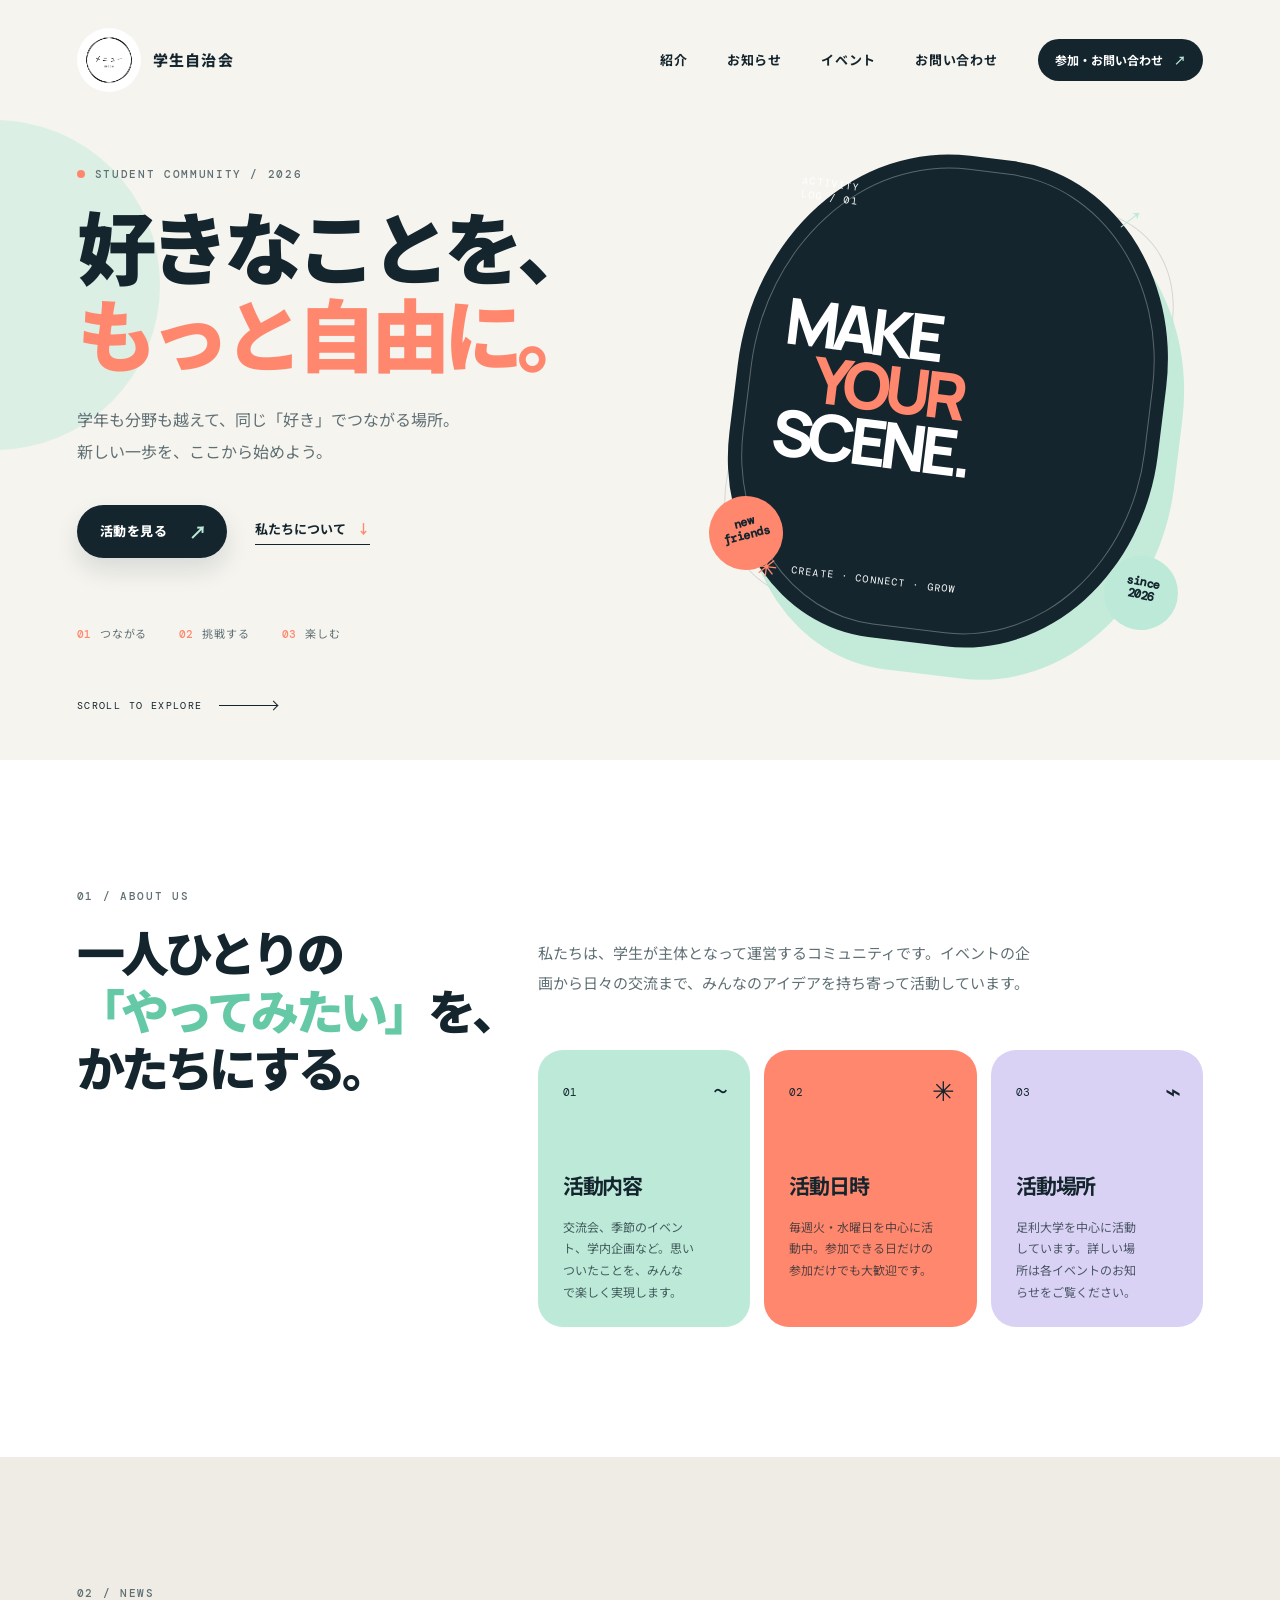
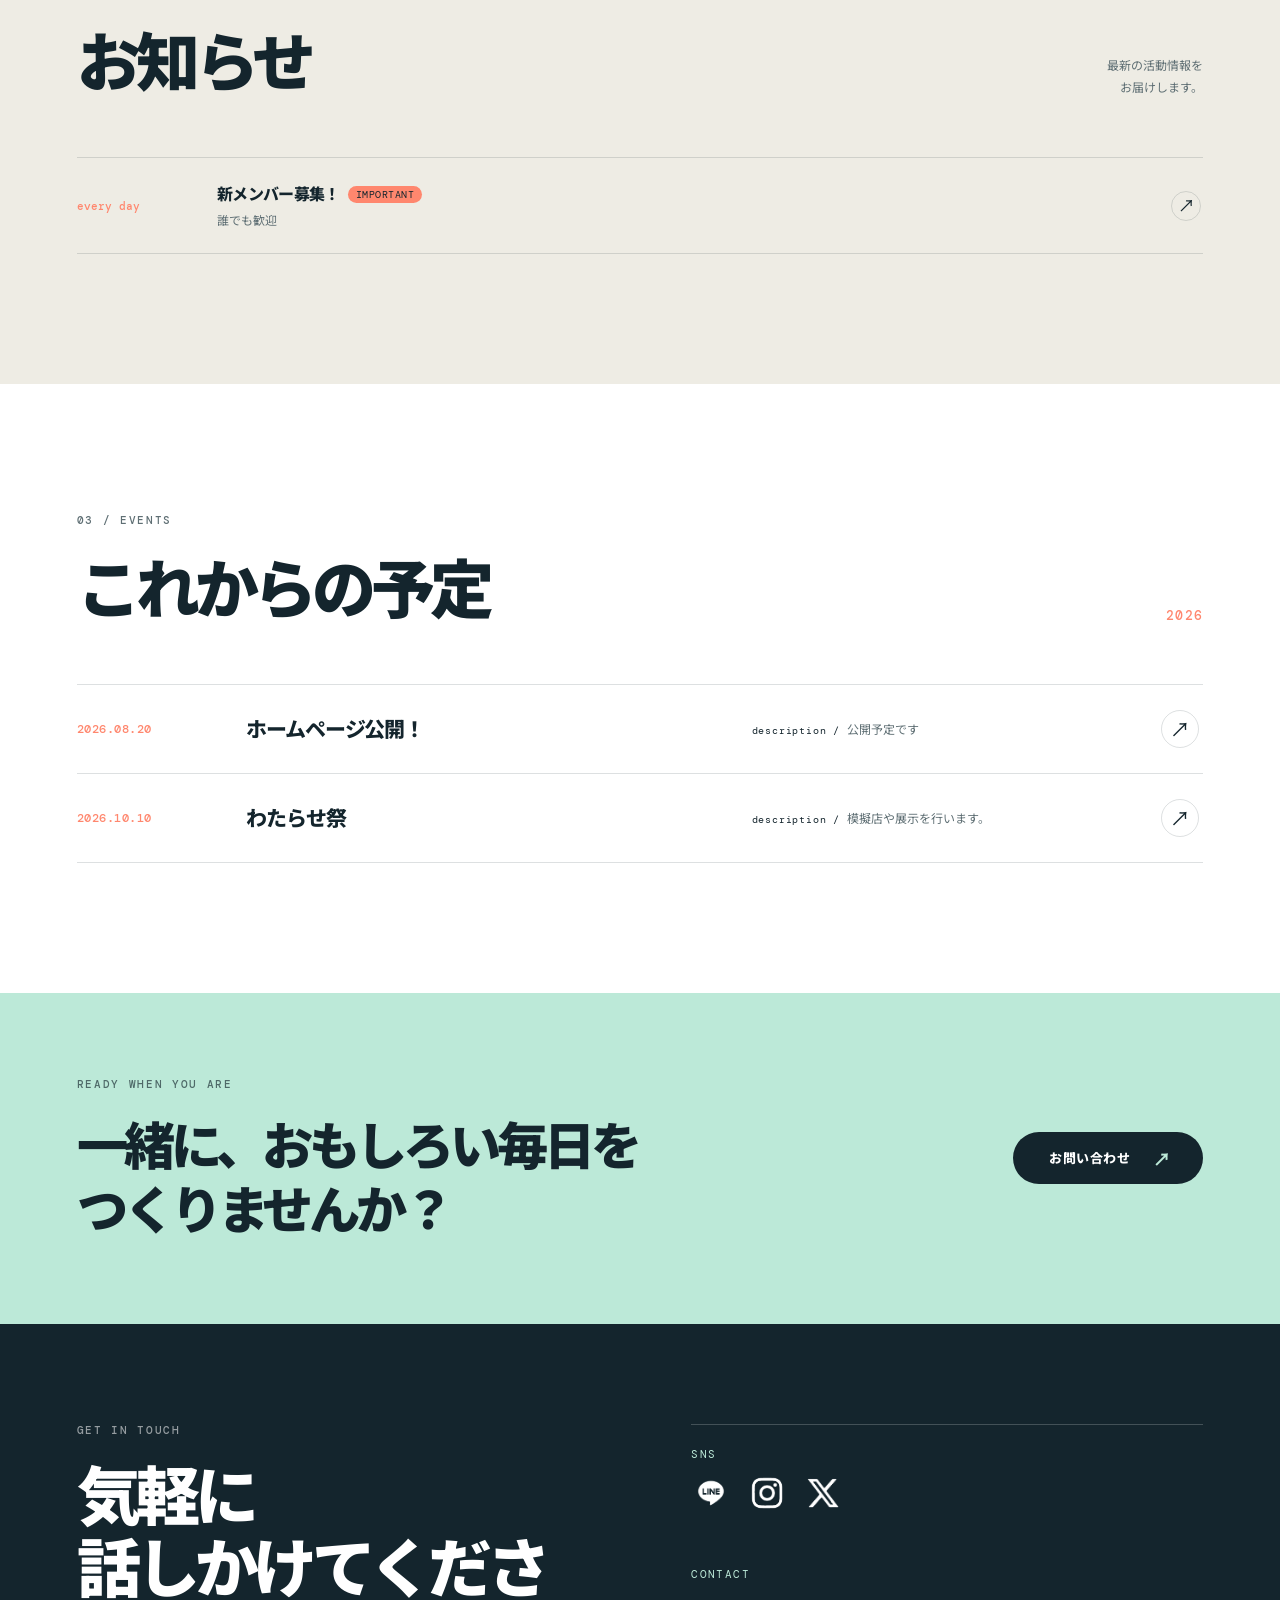
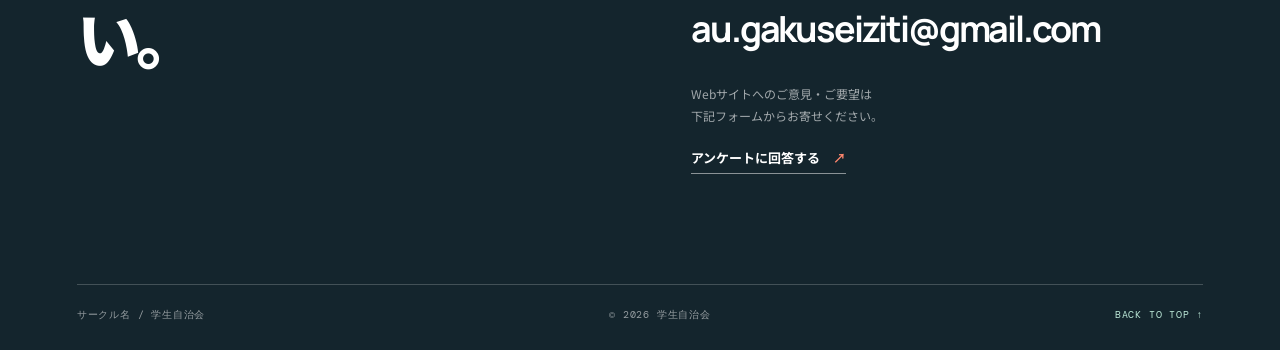
==== index.html @ 911e844e "変更内容" ====
<!DOCTYPE html>
<html lang="ja">

<head>
    <meta charset="UTF-8">
    <meta name="viewport" content="width=device-width, initial-scale=1.0">
    <meta name="description" content="学生自治会の活動紹介・お知らせ・イベント情報を掲載しています。">
    <title>学生自治会</title>
    <link rel="stylesheet" href="css/main.css">
    <link rel="stylesheet" href="css/news.css">
    <link rel="stylesheet" href="css/events.css">
</head>

<body>
    <div class="page-shell">
        <header class="site-header" id="top">
            <a class="brand" href="#home" aria-label="トップへ戻る">
                <img class="brand-logo" src="images\menu.png" alt="">
                <span class="brand-copy">
                    <span class="brand-name" data-site-name>学生自治会</span>
                </span>
            </a>

            <nav id="menu" class="site-nav" aria-label="メインメニュー">
                <button class="close-btn" type="button" aria-label="メニューを閉じる">×</button>
                <ul>
                    <li><a href="#about">紹介</a></li>
                    <li><a href="#news">お知らせ</a></li>
                    <li><a href="#events">イベント</a></li>
                    <li><a href="#contact">お問い合わせ</a></li>
                </ul>
                <a class="nav-contact" data-contact-link href="mailto:au.@gmail.com">参加・お問い合わせ <span aria-hidden="true">↗</span></a>
            </nav>

            <button id="floating-menu-btn" type="button" aria-controls="menu" aria-expanded="false" aria-label="メニューを開く">
                <span></span><span></span><span></span>
            </button>
        </header>

        <div class="menu-backdrop" aria-hidden="true"></div>

        <main>
            <section id="home" class="hero section-pad">
                <div class="hero-copy">
                    <p class="eyebrow"><span class="eyebrow-dot"></span> STUDENT COMMUNITY / 2026</p>
                    <h1 class="home_h1" data-hero-title>好きなことを、<br><em>もっと自由に。</em></h1>
                    <p class="hero-lead" data-hero-description>学年も分野も越えて、同じ「好き」でつながる場所。<br>新しい一歩を、ここから始めよう。</p>
                    <div class="hero-actions">
                        <a class="button button-primary" href="#events">活動を見る <span aria-hidden="true">↗</span></a>
                        <a class="text-link" href="#about">私たちについて <span aria-hidden="true">↓</span></a>
                    </div>
                    <div class="hero-meta" aria-label="活動情報">
                        <div><strong>01</strong><span>つながる</span></div>
                        <div><strong>02</strong><span>挑戦する</span></div>
                        <div><strong>03</strong><span>楽しむ</span></div>
                    </div>
                </div>

                <div class="hero-visual" aria-label="活動イメージ">
                    <div class="visual-orbit orbit-one"></div>
                    <div class="visual-orbit orbit-two"></div>
                    <div class="visual-card visual-card-main">
                        <div class="visual-card-top"><span>ACTIVITY<br>LOG / 01</span><span class="visual-arrow">↗</span></div>
                        <div class="visual-message">MAKE<br><span>YOUR</span><br>SCENE.</div>
                        <div class="visual-card-bottom"><span class="visual-scribble">✳</span><span>CREATE · CONNECT · GROW</span></div>
                    </div>
                    <div class="visual-note note-one">new<br>friends</div>
                    <div class="visual-note note-two">since<br>2026</div>
                    <div class="visual-image-wrap">
                        <img id="hero-image" data-hero-image alt="" loading="eager">
                    </div>
                </div>
                <a class="scroll-cue" href="#about"><span>SCROLL TO EXPLORE</span><i aria-hidden="true"></i></a>
            </section>

            <section id="about" class="section-pad about-section">
                <div class="section-heading">
                    <p class="eyebrow">01 / ABOUT US</p>
                    <h2>一人ひとりの<br><span class="highlight"><em>「やってみたい」</em>を、</span><br>かたちにする。</h2>
                </div>
                <div class="about-content">
                    <p class="section-intro">私たちは、学生が主体となって運営するコミュニティです。イベントの企画から日々の交流まで、みんなのアイデアを持ち寄って活動しています。</p>
                    <div class="feature-grid">
                        <article class="feature-card feature-card-mint">
                            <span class="feature-number">01</span>
                            <span class="feature-icon" aria-hidden="true">~</span>
                            <h3>活動内容</h3>
                            <p>交流会、季節のイベント、学内企画など。思いついたことを、みんなで楽しく実現します。</p>
                        </article>
                        <article class="feature-card feature-card-coral">
                            <span class="feature-number">02</span>
                            <span class="feature-icon" aria-hidden="true">✳</span>
                            <h3>活動日時</h3>
                            <p>毎週火・水曜日を中心に活動中。参加できる日だけの参加だけでも大歓迎です。</p>
                        </article>
                        <article class="feature-card feature-card-lilac">
                            <span class="feature-number">03</span>
                            <span class="feature-icon" aria-hidden="true">⌁</span>
                            <h3>活動場所</h3>
                            <p>足利大学を中心に活動しています。詳しい場所は各イベントのお知らせをご覧ください。</p>
                        </article>
                    </div>
                </div>
            </section>

            <section id="news" class="section-pad news-section">
                <div class="section-heading section-heading-row">
                    <div>
                        <p class="eyebrow">02 / NEWS</p>
                        <h2>お知らせ</h2>
                    </div>
                    <p class="section-side-note">最新の活動情報を<br>お届けします。</p>
                </div>
                <div id="news-box" class="news-box">
                    <ul id="news-list" aria-live="polite"></ul>
                </div>
            </section>

            <section id="events" class="section-pad events-section">
                <div class="section-heading section-heading-row">
                    <div>
                        <p class="eyebrow">03 / EVENTS</p>
                        <h2>これからの予定</h2>
                    </div>
                    <span class="section-index">2026</span>
                </div>
                <div id="event-list" class="event-list" aria-live="polite"></div>
            </section>

            <section class="join-banner section-pad">
                <div>
                    <p class="eyebrow eyebrow-dark">READY WHEN YOU ARE</p>
                    <h2>一緒に、<em>おもしろい毎日</em>を<br>つくりませんか？</h2>
                </div>
                <a class="button button-dark" data-contact-link href="mailto:au.@gmail.com">お問い合わせ <span aria-hidden="true">↗</span></a>
            </section>
        </main>


        <footer id="contact" class="site-footer section-pad">
            <div class="footer-main">
                <div>
                    <p class="eyebrow eyebrow-light">GET IN TOUCH</p>
                    <h2>気軽に<br>話しかけてください。</h2>
                </div>
                <div class="footer-contact">
                    <p class="footer-label">SNS</p>
                    <div class="footer-social">
                        <a href="pages\error.html" target="_blank" rel="noopener" aria-label="LINE">
                            <img src="images/line_icon.png" alt="LINE">
                        </a>
                        <a href="https://www.instagram.com/asidai_gakuseiziti1967?igsh=MWU1aTRiaXZjZDJxaQ==" target="_blank" rel="noopener" aria-label="Instagram">
                            <img src="images/instagram_icon.png" alt="Instagram">
                        </a>
                        <a href="https://x.com/aug_gakuseziti?s=20" target="_blank" rel="noopener" aria-label="X">
                            <img src="images/x_icon.png" alt="X">
                        </a>
                    </div>
                    <br><br>
                    <p class="footer-label">CONTACT</p>
                    <a class="footer-email" data-contact-email href="mailto:au.@gmail.com">au.@gmail.com</a>
                    <p class="footer-note">Webサイトへのご意見・ご要望は<br>下記フォームからお寄せください。</p>
                    <a class="footer-form-link" data-form-link href="https://docs.google.com/forms/d/e/1FAIpQLSdAqljnJQ9snqyRTfzBqXYG0pGK2aIgDdio1BH0t7ig3-97pQ/viewform?usp=publish-editor" target="_blank" rel="noopener">アンケートに回答する <span aria-hidden="true">↗</span></a>
                </div>
            </div>
            <div class="footer-bottom">
                <span><span data-site-name>サークル名</span> / <span data-site-tagline>学生自治会</span></span>
                <span>© <span data-current-year>2026</span> <span data-site-name>学生自治会</span></span>
                <a href="#top">BACK TO TOP ↑</a>
            </div>
        </footer>
    </div>

    <script src="js/site-config.js"></script>
    <script src="js/main.js"></script>
    <script src="js/events.js"></script>
    <script src="js/news.js"></script>
</body>

</html>
---- css/main.css ----
@import url('https://fonts.googleapis.com/css2?family=DM+Mono:wght@400;500&family=Manrope:wght@400;500;600;700;800&family=Noto+Sans+JP:wght@400;500;700;800;900&display=swap');

:root {
    --ink: #14252d;
    --ink-soft: #5f6f74;
    --paper: #f5f4ef;
    --paper-warm: #eeece4;
    --white: #ffffff;
    --mint: #bce9d8;
    --mint-strong: #65c9a5;
    --coral: #ff876e;
    --lilac: #d9d2f5;
    --line: rgba(20, 37, 45, .14);
}

* { box-sizing: border-box; margin: 0; padding: 0; }
html { scroll-behavior: smooth; }
body {
    color: var(--ink);
    background: var(--paper);
    font-family: 'Noto Sans JP', 'Hiragino Sans', 'Yu Gothic', sans-serif;
    line-height: 1.7;
    overflow-x: hidden;
}
body.menu-open { overflow: hidden; }
a { color: inherit; text-decoration: none; }
button { color: inherit; font: inherit; }
img { display: block; max-width: 100%; }
.page-shell { overflow: hidden; }
.section-pad { padding-left: max(6vw, 32px); padding-right: max(6vw, 32px); }

.site-header {
    align-items: center;
    display: flex;
    justify-content: space-between;
    left: 0;
    margin: 0 auto;
    max-width: 1440px;
    padding: 28px max(6vw, 32px);
    position: absolute;
    right: 0;
    top: 0;
    z-index: 20;
}
.brand { align-items: center; display: inline-flex; gap: 12px; position: relative; z-index: 2; }
.brand-logo {
    border-radius: 50%;
    display: block;
    height: 64px;
    object-fit: cover;
    width: 64px;
}

.brand-copy { display: grid; line-height: 1.15; }
.brand-name { font-size: 15px; font-weight: 800; letter-spacing: .08em; }
.brand-subtitle { color: var(--ink-soft); font-size: 11px; }
.site-nav { align-items: center; display: flex; gap: 40px; }
.site-nav ul { display: flex; gap: clamp(20px, 3vw, 42px); list-style: none; }
.site-nav li { font-size: 13px; font-weight: 700; letter-spacing: .07em; }
.site-nav li a { position: relative; }
.site-nav li a::after { background: var(--coral); bottom: -7px; content: ''; height: 2px; left: 0; position: absolute; transform: scaleX(0); transform-origin: right; transition: transform .25s ease; width: 100%; }
.site-nav li a:hover::after, .site-nav li a:focus-visible::after { transform: scaleX(1); transform-origin: left; }
.nav-contact { background: var(--ink); border-radius: 999px; color: var(--white); font-size: 12px; font-weight: 700; padding: 11px 17px; transition: transform .2s ease, background .2s ease; }
.nav-contact span { color: var(--mint); margin-left: 8px; }
.nav-contact:hover { background: #243d46; transform: translateY(-2px); }
.close-btn, #floating-menu-btn, .menu-backdrop { display: none; }

.hero {
    align-items: center;
    background: var(--paper);
    display: grid;
    gap: 5vw;
    grid-template-columns: minmax(0, 1fr) minmax(360px, .92fr);
    min-height: 760px;
    padding-bottom: 100px;
    padding-top: 150px;
    position: relative;
}
.hero::before { background: var(--mint); border-radius: 50%; content: ''; height: 330px; left: -170px; opacity: .45; position: absolute; top: 120px; width: 330px; }
.hero-copy { max-width: 620px; position: relative; z-index: 1; }
.eyebrow { align-items: center; color: var(--ink-soft); display: flex; font: 500 11px/1.2 'DM Mono', monospace; gap: 10px; letter-spacing: .15em; margin-bottom: 20px; text-transform: uppercase; }
.eyebrow-dot { background: var(--coral); border-radius: 50%; display: inline-block; height: 8px; width: 8px; }
h1, h2, h3, p { text-wrap: balance; }
.home_h1 { font-size: clamp(46px, 6.2vw, 90px); font-weight: 900; letter-spacing: -.07em; line-height: 1.1; }
em { color: var(--coral); font-style: normal; }
.hero-lead { color: var(--ink-soft); font-size: 16px; line-height: 2; margin-top: 28px; }
.hero-actions { align-items: center; display: flex; gap: 28px; margin-top: 38px; }
.button { align-items: center; border-radius: 999px; display: inline-flex; font-size: 13px; font-weight: 800; gap: 22px; justify-content: center; letter-spacing: .04em; padding: 15px 19px 15px 23px; transition: transform .2s ease, box-shadow .2s ease, background .2s ease; }
.button span { font-size: 18px; line-height: .7; }
.button-primary { background: var(--ink); box-shadow: 0 12px 24px rgba(20, 37, 45, .12); color: var(--white); }
.button-primary span { color: var(--mint); }
.button:hover { box-shadow: 0 16px 28px rgba(20, 37, 45, .16); transform: translateY(-3px); }
.text-link { border-bottom: 1px solid var(--ink); font-size: 13px; font-weight: 700; padding-bottom: 4px; }
.text-link span { color: var(--coral); margin-left: 8px; }
.hero-meta { display: flex; gap: 32px; margin-top: 66px; }
.hero-meta div { align-items: baseline; display: flex; gap: 9px; }
.hero-meta strong { color: var(--coral); font: 500 11px/1 'DM Mono', monospace; }
.hero-meta span { color: var(--ink-soft); font-size: 11px; letter-spacing: .08em; }

.hero-visual { min-height: 500px; position: relative; }
.visual-card { background: var(--ink); color: var(--white); }
.visual-card-main { border-radius: 48% 42% 44% 38%; box-shadow: 20px 30px 0 rgba(188, 233, 216, .85); display: flex; flex-direction: column; height: min(40vw, 490px); justify-content: space-between; margin: 0 auto; max-height: 490px; max-width: 440px; min-height: 400px; padding: 38px 42px; position: relative; transform: rotate(7deg); width: 84%; z-index: 2; }
.visual-card-main::after { border: 1px solid rgba(255,255,255,.3); border-radius: inherit; content: ''; inset: 13px; position: absolute; }
.visual-card-top, .visual-card-bottom { font: 10px/1.4 'DM Mono', monospace; letter-spacing: .12em; position: relative; text-transform: uppercase; z-index: 1; }
.visual-card-top { display: flex; justify-content: space-between; }
.visual-arrow { color: var(--mint); font-size: 26px; line-height: .6; }
.visual-message { font: 800 clamp(42px, 5vw, 76px)/.87 'Manrope', 'Noto Sans JP', sans-serif; letter-spacing: -.1em; position: relative; z-index: 1; }
.visual-message span { color: var(--coral); margin-left: 34px; }
.visual-card-bottom { align-items: center; display: flex; gap: 12px; }
.visual-scribble { color: var(--coral); font-size: 27px; }
.visual-orbit { border: 1px solid var(--coral); border-radius: 50%; height: 420px; left: 50%; opacity: .8; position: absolute; top: 50%; transform: translate(-50%, -50%) rotate(-28deg); width: 220px; }
.orbit-two { border-color: var(--ink); height: 520px; opacity: .14; transform: translate(-50%, -50%) rotate(52deg); width: 300px; }
.visual-note { background: var(--coral); border-radius: 50%; color: var(--ink); font: 700 12px/1.1 'DM Mono', monospace; height: 74px; letter-spacing: -.03em; padding-top: 20px; position: absolute; text-align: center; transform: rotate(-14deg); width: 74px; z-index: 3; }
.note-one { bottom: 17%; left: 3%; }
.note-two { background: var(--mint); bottom: 5%; right: 5%; transform: rotate(12deg); }
.visual-image-wrap { display: none; inset: 0; position: absolute; z-index: 4; }
.visual-image-wrap.has-image { display: block; }
.visual-image-wrap img { border-radius: 48% 42% 44% 38%; height: 100%; object-fit: cover; transform: rotate(7deg); width: 100%; }
.scroll-cue { align-items: center; bottom: 48px; display: flex; font: 10px 'DM Mono', monospace; gap: 16px; left: max(6vw, 32px); letter-spacing: .14em; position: absolute; }
.scroll-cue i { background: var(--ink); display: inline-block; height: 1px; position: relative; width: 58px; }
.scroll-cue i::after { border-bottom: 1px solid var(--ink); border-right: 1px solid var(--ink); content: ''; height: 6px; position: absolute; right: 0; top: -3px; transform: rotate(-45deg); width: 6px; }

.about-section { background: var(--white); display: grid; gap: 8vw; grid-template-columns: minmax(250px, .7fr) minmax(0, 1.3fr); padding-bottom: 130px; padding-top: 130px; }
.section-heading h2 { font-size: clamp(24px, 4vw, 48px); font-weight: 900; letter-spacing: -.08em; line-height: 1.2; }
.section-heading h2 em { color: var(--mint-strong); }
.section-heading h2 .highlight { white-space: nowrap; }
.about-content { padding-top: 48px; }
.section-intro { color: var(--ink-soft); font-size: 15px; line-height: 2; max-width: 560px; }
.feature-grid { display: grid; gap: 14px; grid-template-columns: repeat(3, 1fr); margin-top: 52px; }
.feature-card { border-radius: 25px; min-height: 270px; padding: 26px 25px 25px; position: relative; transition: transform .25s ease; }
.feature-card:hover { transform: translateY(-7px) rotate(-1deg); }
.feature-card-mint { background: var(--mint); }
.feature-card-coral { background: var(--coral); }
.feature-card-lilac { background: var(--lilac); }
.feature-number { font: 11px 'DM Mono', monospace; }
.feature-icon { font-size: 27px; position: absolute; right: 22px; top: 17px; }
.feature-card h3 { font-size: 21px; letter-spacing: -.05em; margin-top: 65px; }
.feature-card p { color: rgba(20,37,45,.72); font-size: 12px; line-height: 1.8; margin-top: 12px; }

.news-section { background: var(--paper-warm); padding-bottom: 130px; padding-top: 130px; }
.section-heading-row { align-items: end; display: flex; justify-content: space-between; }
.section-heading-row h2 { font-size: clamp(38px, 5vw, 64px); }
.section-side-note { color: var(--ink-soft); font-size: 12px; line-height: 1.8; text-align: right; }
.section-index { color: var(--coral); font: 500 13px 'DM Mono', monospace; letter-spacing: .1em; }

.events-section { background: var(--white); padding-bottom: 130px; padding-top: 130px; }
.event-list { border-top: 1px solid var(--line); margin-top: 60px; }
.event-card { align-items: center; border-bottom: 1px solid var(--line); display: grid; gap: 24px; grid-template-columns: 145px minmax(180px, 1fr) minmax(180px, .8fr) 42px; padding: 25px 0; transition: padding .25s ease, background .25s ease; }
.event-card:hover { background: var(--paper); padding-left: 18px; padding-right: 18px; }
.event-date { color: var(--coral); font: 500 12px 'DM Mono', monospace; letter-spacing: .04em; }
.event-title { font-size: 21px; font-weight: 800; letter-spacing: -.05em; }
.event-description, .event-description { color: var(--ink-soft); font-size: 12px; }
.event-description::before { content: 'description / '; color: var(--ink); font: 10px 'DM Mono', monospace; letter-spacing: .08em; }
.event-arrow { align-items: center; border: 1px solid var(--line); border-radius: 50%; display: flex; font-size: 20px; height: 38px; justify-content: center; transition: color .2s ease, background .2s ease; width: 38px; }
.event-card:hover .event-arrow { background: var(--ink); color: var(--mint); }

.join-banner { align-items: center; background: var(--mint); display: flex; justify-content: space-between; padding-bottom: 85px; padding-top: 85px; }
.eyebrow-dark { color: rgba(20,37,45,.65); }
.join-banner h2 { font-size: clamp(30px, 4vw, 53px); font-weight: 900; letter-spacing: -.08em; line-height: 1.25; }
.join-banner h2 em { color: var(--ink); }
.button-dark { background: var(--ink); color: var(--white); min-width: 190px; }
.button-dark span { color: var(--mint); }

.site-footer { background: var(--ink); color: var(--white); padding-bottom: 28px; padding-top: 100px; }
.footer-main { display: grid; gap: 8vw; grid-template-columns: 1fr 1fr; padding-bottom: 110px; }
.eyebrow-light { color: rgba(255,255,255,.55); }
.footer-main h2 { font-size: clamp(36px, 5vw, 70px); font-weight: 900; letter-spacing: -.08em; line-height: 1.12; }
.footer-contact { border-top: 1px solid rgba(255,255,255,.2); padding-top: 22px; }
.footer-label { color: var(--mint); font: 11px 'DM Mono', monospace; letter-spacing: .13em; }
.footer-email { display: inline-block; font: 700 clamp(22px, 3vw, 36px)/1.3 'Manrope', 'Noto Sans JP', sans-serif; letter-spacing: -.06em; margin-top: 25px; }
.footer-email:hover, .footer-form-link:hover { color: var(--mint); }
.footer-note { color: rgba(255,255,255,.6); font-size: 12px; line-height: 1.8; margin-top: 30px; }
.footer-form-link { border-bottom: 1px solid rgba(255,255,255,.5); display: inline-block; font-size: 13px; font-weight: 700; margin-top: 21px; padding-bottom: 4px; }
.footer-form-link span { color: var(--coral); margin-left: 10px; }
.footer-bottom { border-top: 1px solid rgba(255,255,255,.2); color: rgba(255,255,255,.55); display: flex; font: 10px 'DM Mono', monospace; justify-content: space-between; letter-spacing: .08em; padding-top: 23px; }
.footer-bottom a { color: var(--mint); }
.footer-social { display: flex; gap: 16px; margin-top: 12px; }
.footer-social a { display: block; width: 40px; height: 40px; }
.footer-social img { display: block; width: 100%; height: 100%; object-fit: contain; }
.footer-social a:hover { opacity: 0.6; }

@media (max-width: 900px) {
    .site-nav { gap: 20px; }
    .nav-contact { display: none; }
    .hero { grid-template-columns: 1fr .85fr; }
    .visual-card-main { min-height: 360px; padding: 27px; }
    .visual-message { font-size: 47px; }
    .feature-grid { grid-template-columns: 1fr; }
    .feature-card { min-height: 205px; }
    .feature-card h3 { margin-top: 35px; }
}

@media (max-width: 700px) {
    .brand-logo { width: 40px; height: 40px; object-fit: contain; }
    .section-pad { padding-left: 22px; padding-right: 22px; }
    .site-header { padding: 20px 22px; }
    .site-nav { align-items: stretch; background: var(--ink); bottom: 0; color: var(--white); flex-direction: column; gap: 26px; justify-content: flex-start; padding: 94px 30px 30px; position: fixed; right: 0; top: 0; transform: translateX(100%); transition: transform .35s ease; width: min(88vw, 360px); z-index: 30; }
    .site-nav.active { transform: translateX(0); }
    .site-nav ul { flex-direction: column; gap: 0; }
    .site-nav li { border-bottom: 1px solid rgba(255,255,255,.16); font-size: 18px; padding: 17px 0; }
    .site-nav li a::after { background: var(--mint); bottom: -2px; }
    .nav-contact { display: inline-block; margin-top: 14px; text-align: center; }
    .close-btn { background: none; border: 0; color: var(--mint); display: block; font-size: 34px; line-height: 1; position: absolute; right: 25px; top: 23px; }
    #floating-menu-btn { align-items: center; background: var(--ink); border: 0; border-radius: 50%; display: flex; flex-direction: column; gap: 4px; height: 46px; justify-content: center; position: fixed; right: 22px; top: 20px; width: 46px; z-index: 31; }
    #floating-menu-btn[aria-expanded="true"] { display: none; }
    #floating-menu-btn span { background: var(--mint); display: block; height: 1px; width: 17px; }
    .menu-backdrop { background: rgba(20,37,45,.4); display: block; inset: 0; opacity: 0; pointer-events: none; position: fixed; transition: opacity .35s ease; z-index: 25; }
    .menu-backdrop.active { opacity: 1; pointer-events: auto; }
    .hero { display: block; min-height: auto; padding-bottom: 105px; padding-top: 130px; }
    .hero-lead { font-size: 14px; }
    .hero-visual { margin: 64px auto 0; min-height: 380px; width: min(100%, 430px); }
    .visual-card-main { height: 350px; min-height: 0; width: 78%; }
    .visual-message { font-size: 48px; }
    .visual-note { transform: scale(.9) rotate(-14deg); }
    .note-two { transform: scale(.9) rotate(12deg); }
    .scroll-cue { bottom: 38px; left: 22px; }
    .about-section { display: block; padding-bottom: 85px; padding-top: 85px; }
    .about-content { padding-top: 35px; }
    .feature-grid { margin-top: 35px; }
    .feature-card { min-height: 190px; }
    .news-section, .events-section { padding-bottom: 85px; padding-top: 85px; }
    .section-heading-row { align-items: start; }
    .section-side-note { display: none; }
    .event-list { margin-top: 40px; }
    .event-card { gap: 8px 14px; grid-template-columns: 1fr 34px; padding: 22px 0; }
    .event-date { grid-column: 1; grid-row: 1; }
    .event-arrow { grid-column: 2; grid-row: 1 / span 2; }
    .event-title { font-size: 18px; grid-column: 1; grid-row: 2; }
    .event-description { grid-column: 1; grid-row: 3; }
    .join-banner { align-items: flex-start; flex-direction: column; gap: 32px; padding-bottom: 70px; padding-top: 70px; }
    .button-dark { min-width: 180px; }
    .site-footer { padding-bottom: 25px; padding-top: 75px; }
    .footer-main { display: block; padding-bottom: 75px; }
    .footer-contact { margin-top: 60px; }
    .footer-bottom { flex-wrap: wrap; gap: 14px 20px; }
    .footer-bottom span:nth-child(2) { order: 3; width: 100%; }
    .footer-social { display: flex; gap: 18px; align-items: center; }
    .footer-social img { width: 42px; height: 42px; object-fit: contain; }
}

@media (prefers-reduced-motion: reduce) {
    *, *::before, *::after { scroll-behavior: auto !important; transition-duration: .01ms !important; animation-duration: .01ms !important; }
}

@media (min-width: 701px) {
    .site-header { transition: background .3s ease, box-shadow .3s ease; }
    .site-header.scrolled {
        background: rgba(245, 244, 239, .95);
        box-shadow: 0 4px 20px rgba(20, 37, 45, .08);
        position: fixed;
        max-width: none;
        width: 100%;
    }
}
---- css/news.css ----
#news-box { margin-top: 60px; }
#news-list { border-top: 1px solid var(--line); list-style: none; }
.news-item { align-items: center; border-bottom: 1px solid var(--line); display: grid; gap: 20px; grid-template-columns: 120px minmax(0, 1fr) 32px; padding: 22px 0; transition: padding .25s ease, background .25s ease; }
.news-item:hover { background: var(--white); padding-left: 18px; padding-right: 18px; }
.news-date { color: var(--coral); font: 500 11px 'DM Mono', monospace; }
.news-item-main { min-width: 0; }
.news-title { font-size: 16px; font-weight: 800; letter-spacing: -.04em; }
.news-description { color: var(--ink-soft); font-size: 12px; margin-top: 3px; }
.news-badge { background: var(--coral); border-radius: 999px; color: var(--ink); display: inline-block; font: 10px 'DM Mono', monospace; letter-spacing: .05em; margin-left: 8px; padding: 2px 8px; vertical-align: 2px; }
.news-arrow { align-items: center; border: 1px solid var(--line); border-radius: 50%; display: flex; font-size: 17px; height: 30px; justify-content: center; width: 30px; }
.news-item:hover .news-arrow { background: var(--ink); color: var(--mint); }
.news-empty, .event-empty, .news-error { color: var(--ink-soft); font-size: 13px; padding: 25px 0; }
@media (max-width: 700px) {
    #news-box { margin-top: 40px; }
    .news-item { gap: 10px; grid-template-columns: 90px minmax(0, 1fr) 30px; padding: 19px 0; }
    .news-title { font-size: 14px; }
    .news-description { font-size: 11px; }
    .news-badge { display: table; margin: 5px 0 0; }
}
---- css/events.css ----
.event-list:empty::after { color: var(--ink-soft); content: 'イベント情報を読み込んでいます…'; display: block; font-size: 13px; padding: 25px 0; }
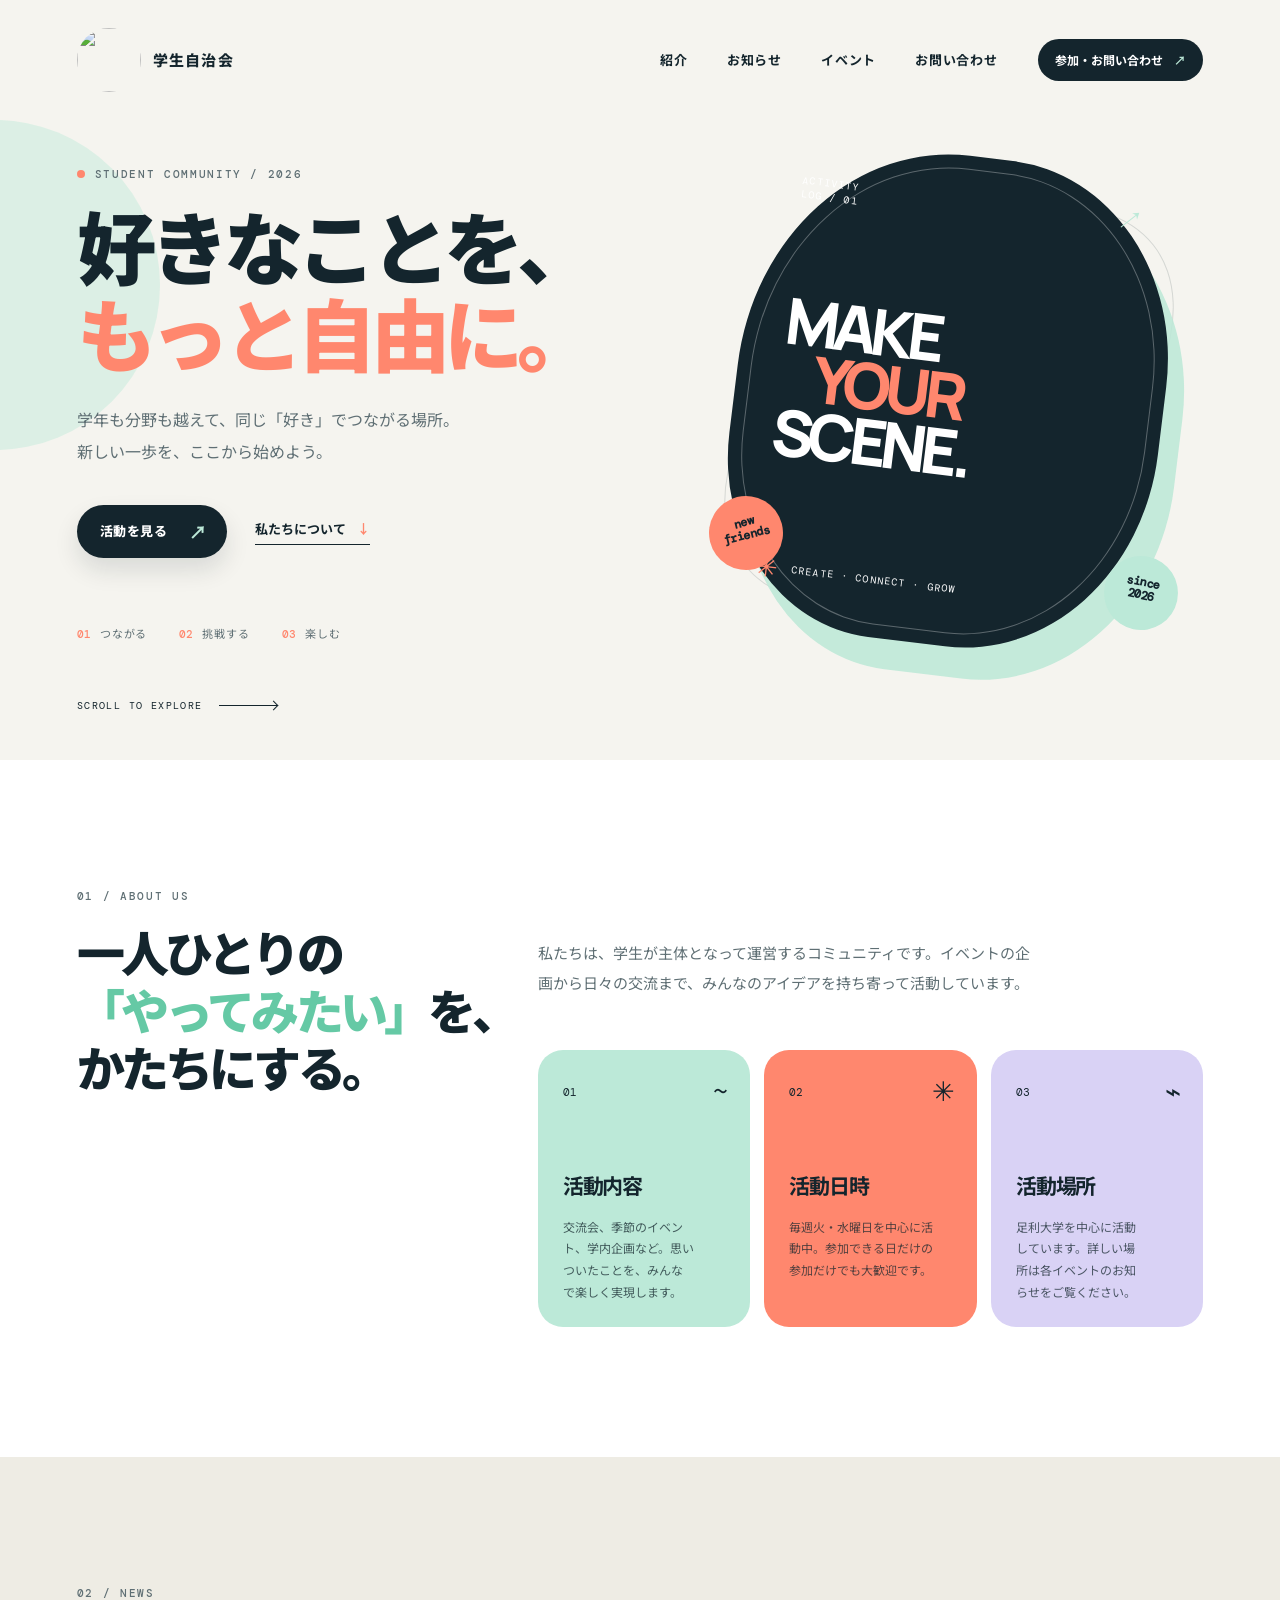
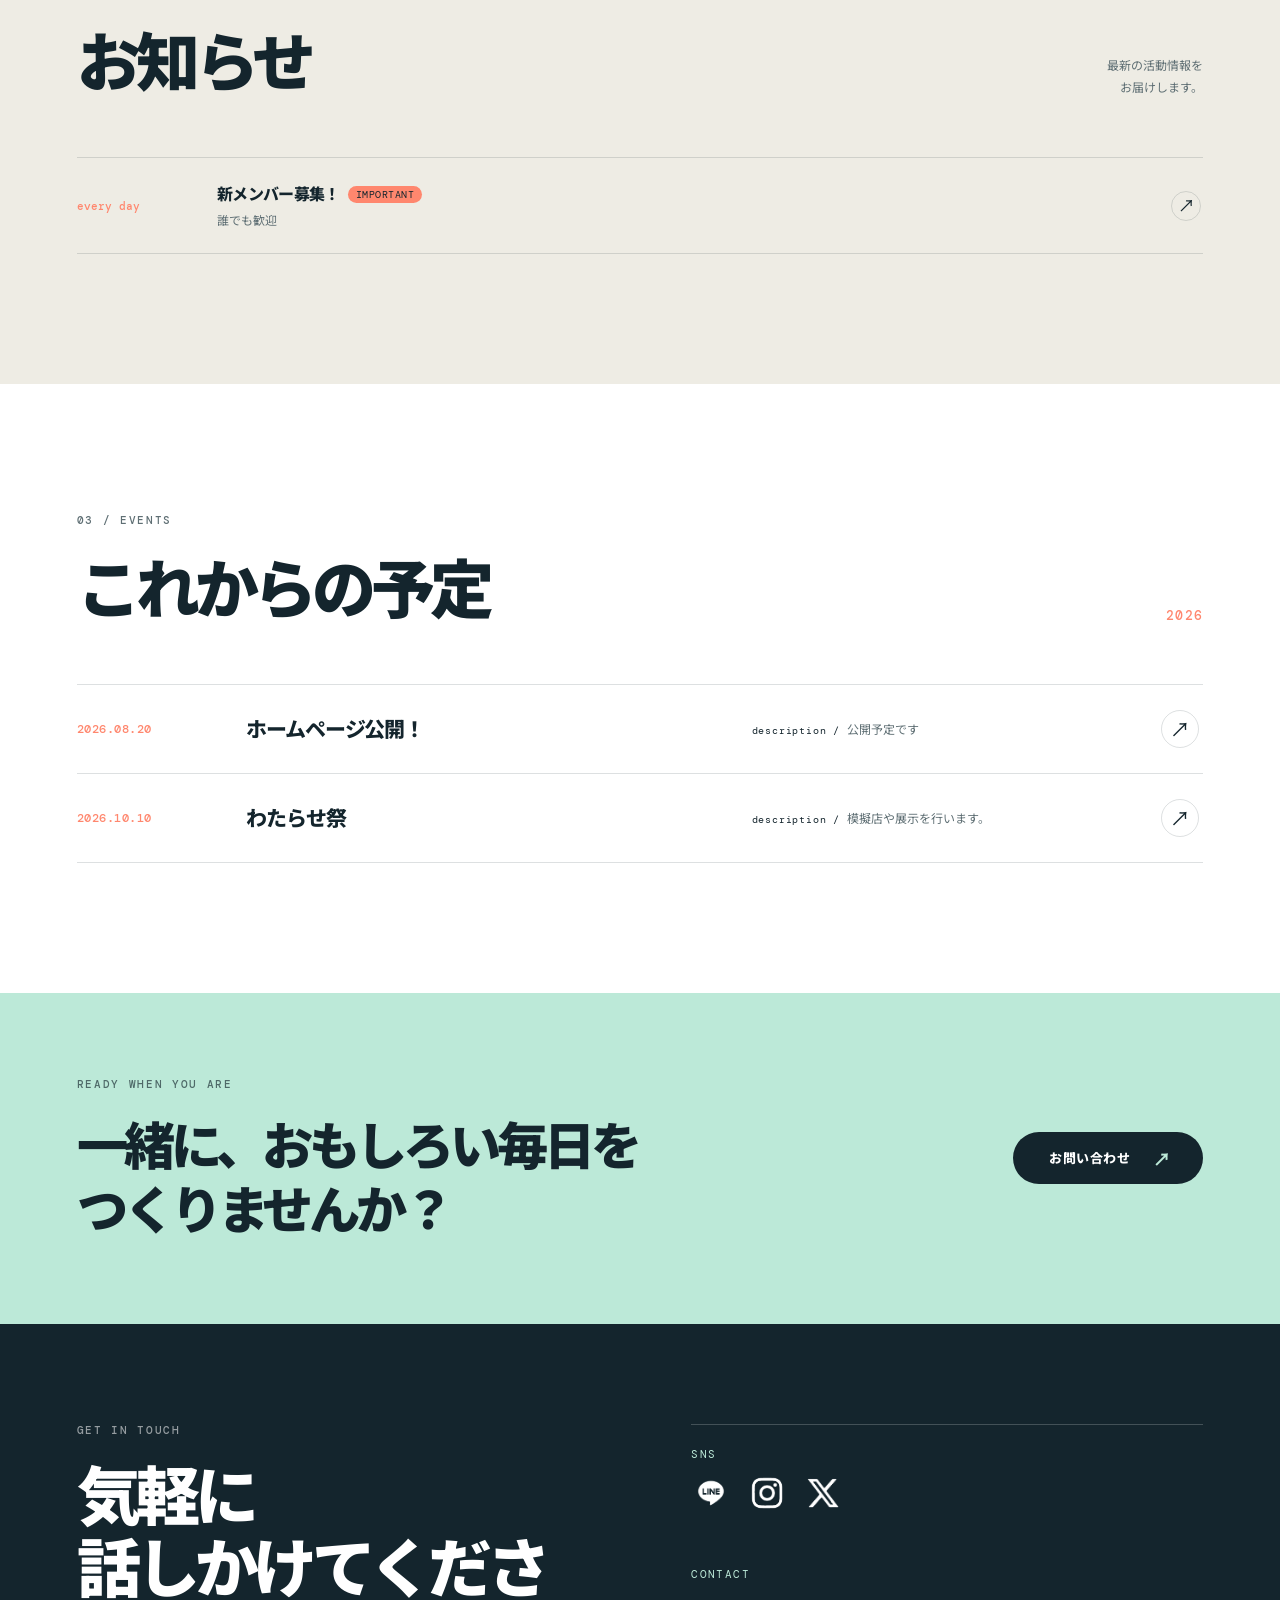
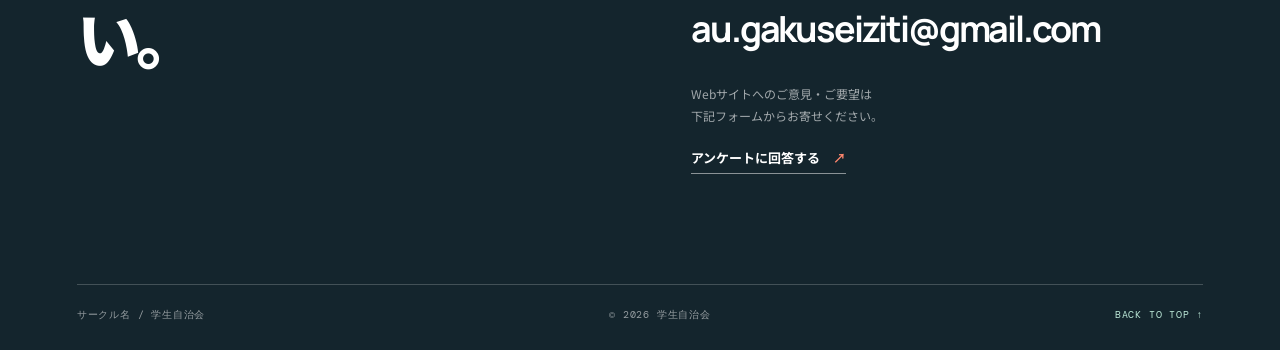
==== commit 348e1ee7: "ロゴ更新" ====
--- a/index.html
+++ b/index.html
@@ -15,7 +15,7 @@
     <div class="page-shell">
         <header class="site-header" id="top">
             <a class="brand" href="#home" aria-label="トップへ戻る">
-                <img class="brand-logo" src="images\menu.png" alt="">
+                <img class="brand-logo" src="images\logo.png" alt="">
                 <span class="brand-copy">
                     <span class="brand-name" data-site-name>学生自治会</span>
                 </span>
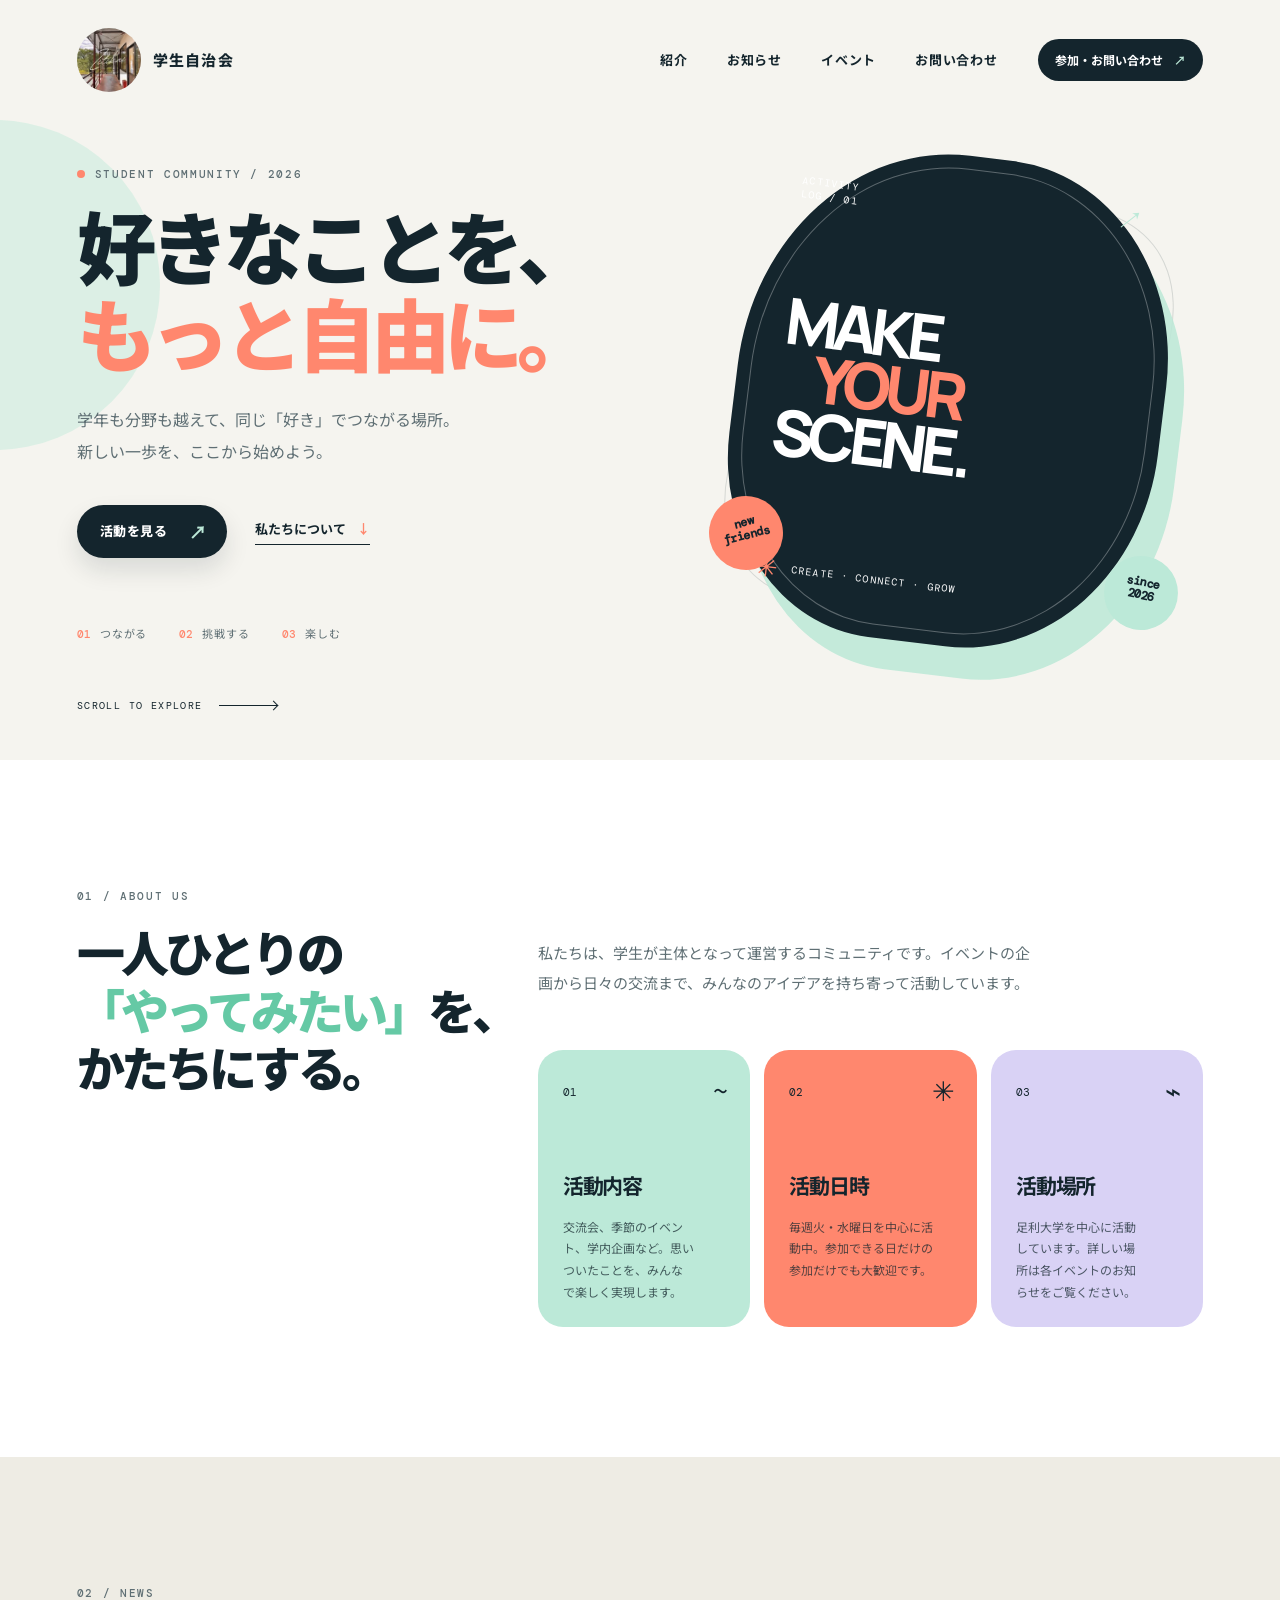
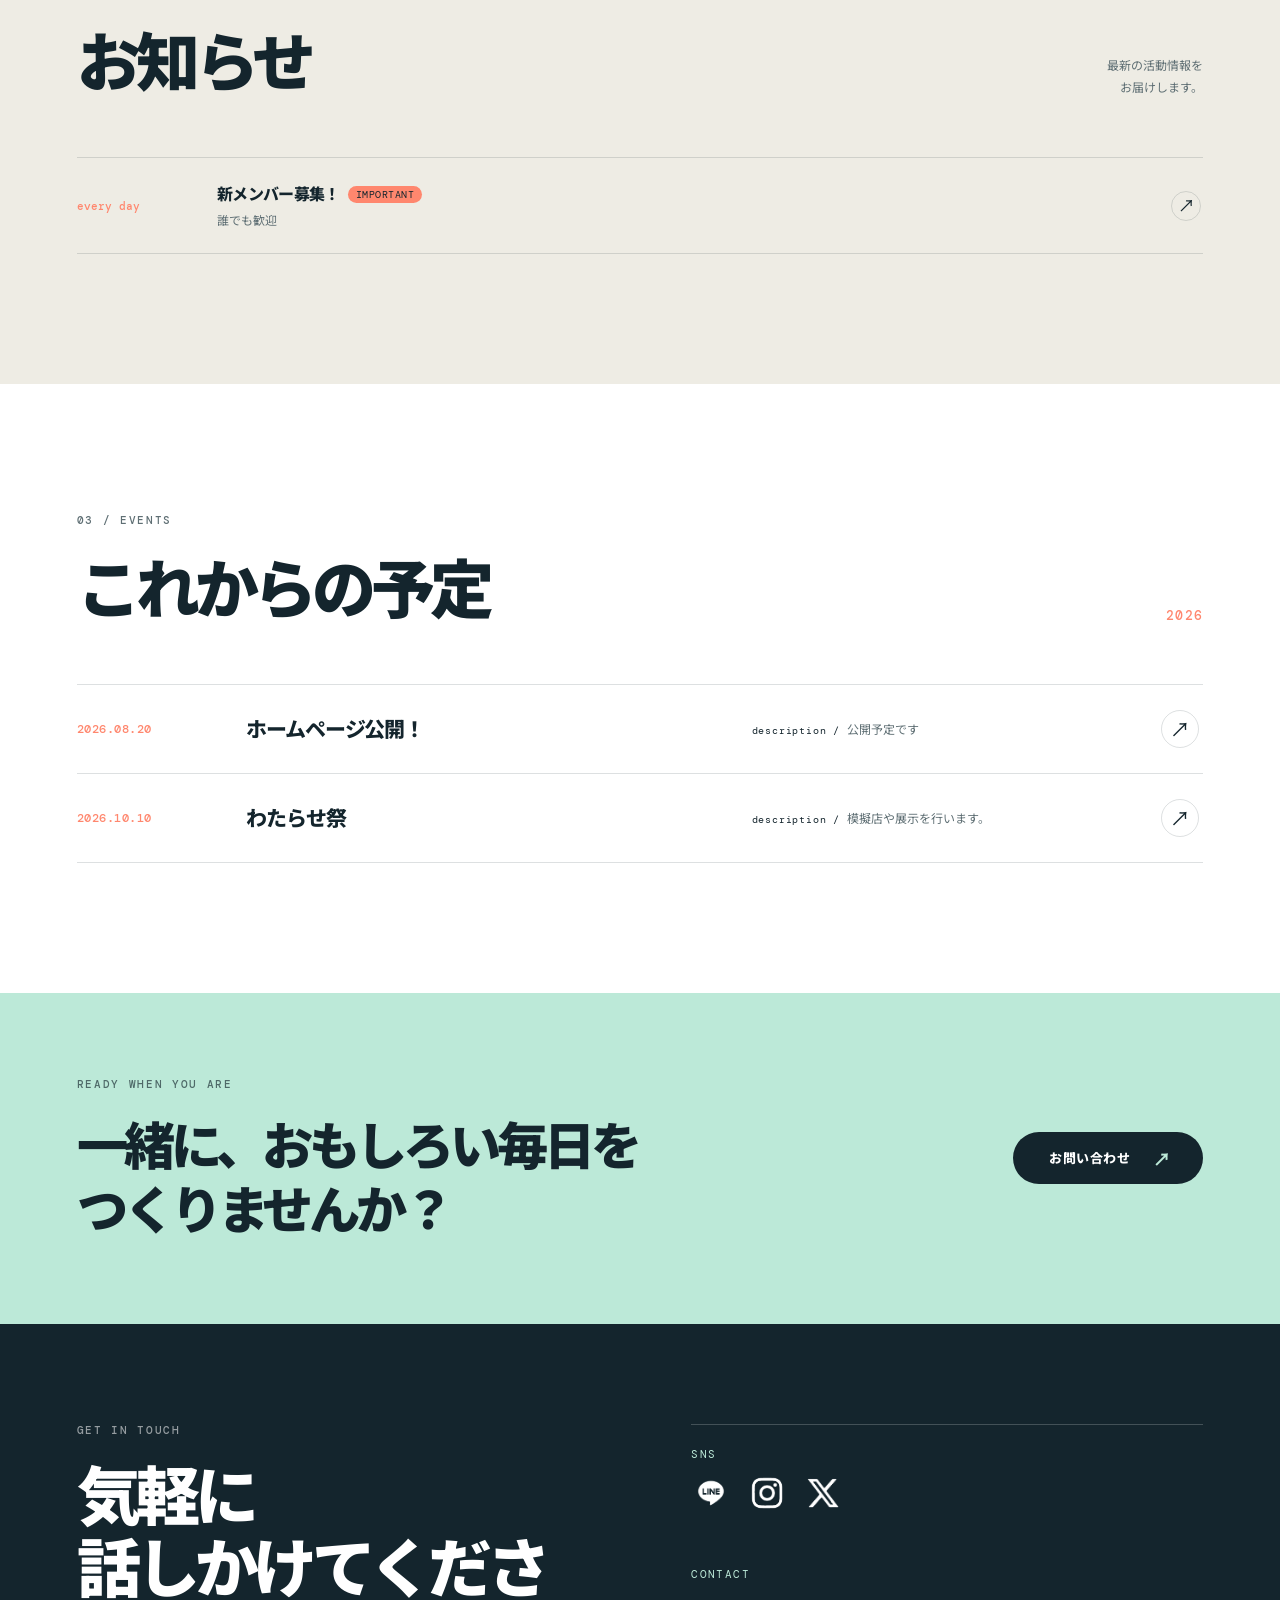
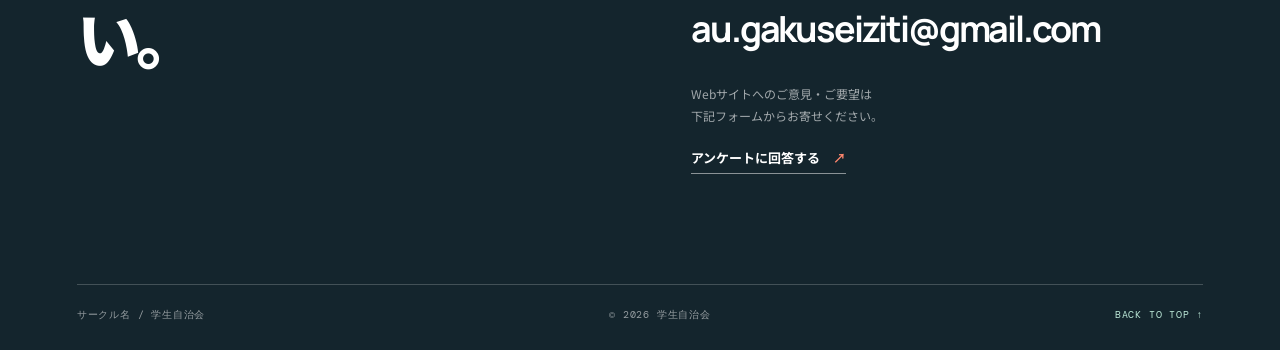
==== commit 1331c27b: "ロゴ拡張子修正" ====
--- a/index.html
+++ b/index.html
@@ -15,7 +15,7 @@
     <div class="page-shell">
         <header class="site-header" id="top">
             <a class="brand" href="#home" aria-label="トップへ戻る">
-                <img class="brand-logo" src="images\logo.png" alt="">
+                <img class="brand-logo" src="images\logo.jpg" alt="">
                 <span class="brand-copy">
                     <span class="brand-name" data-site-name>学生自治会</span>
                 </span>
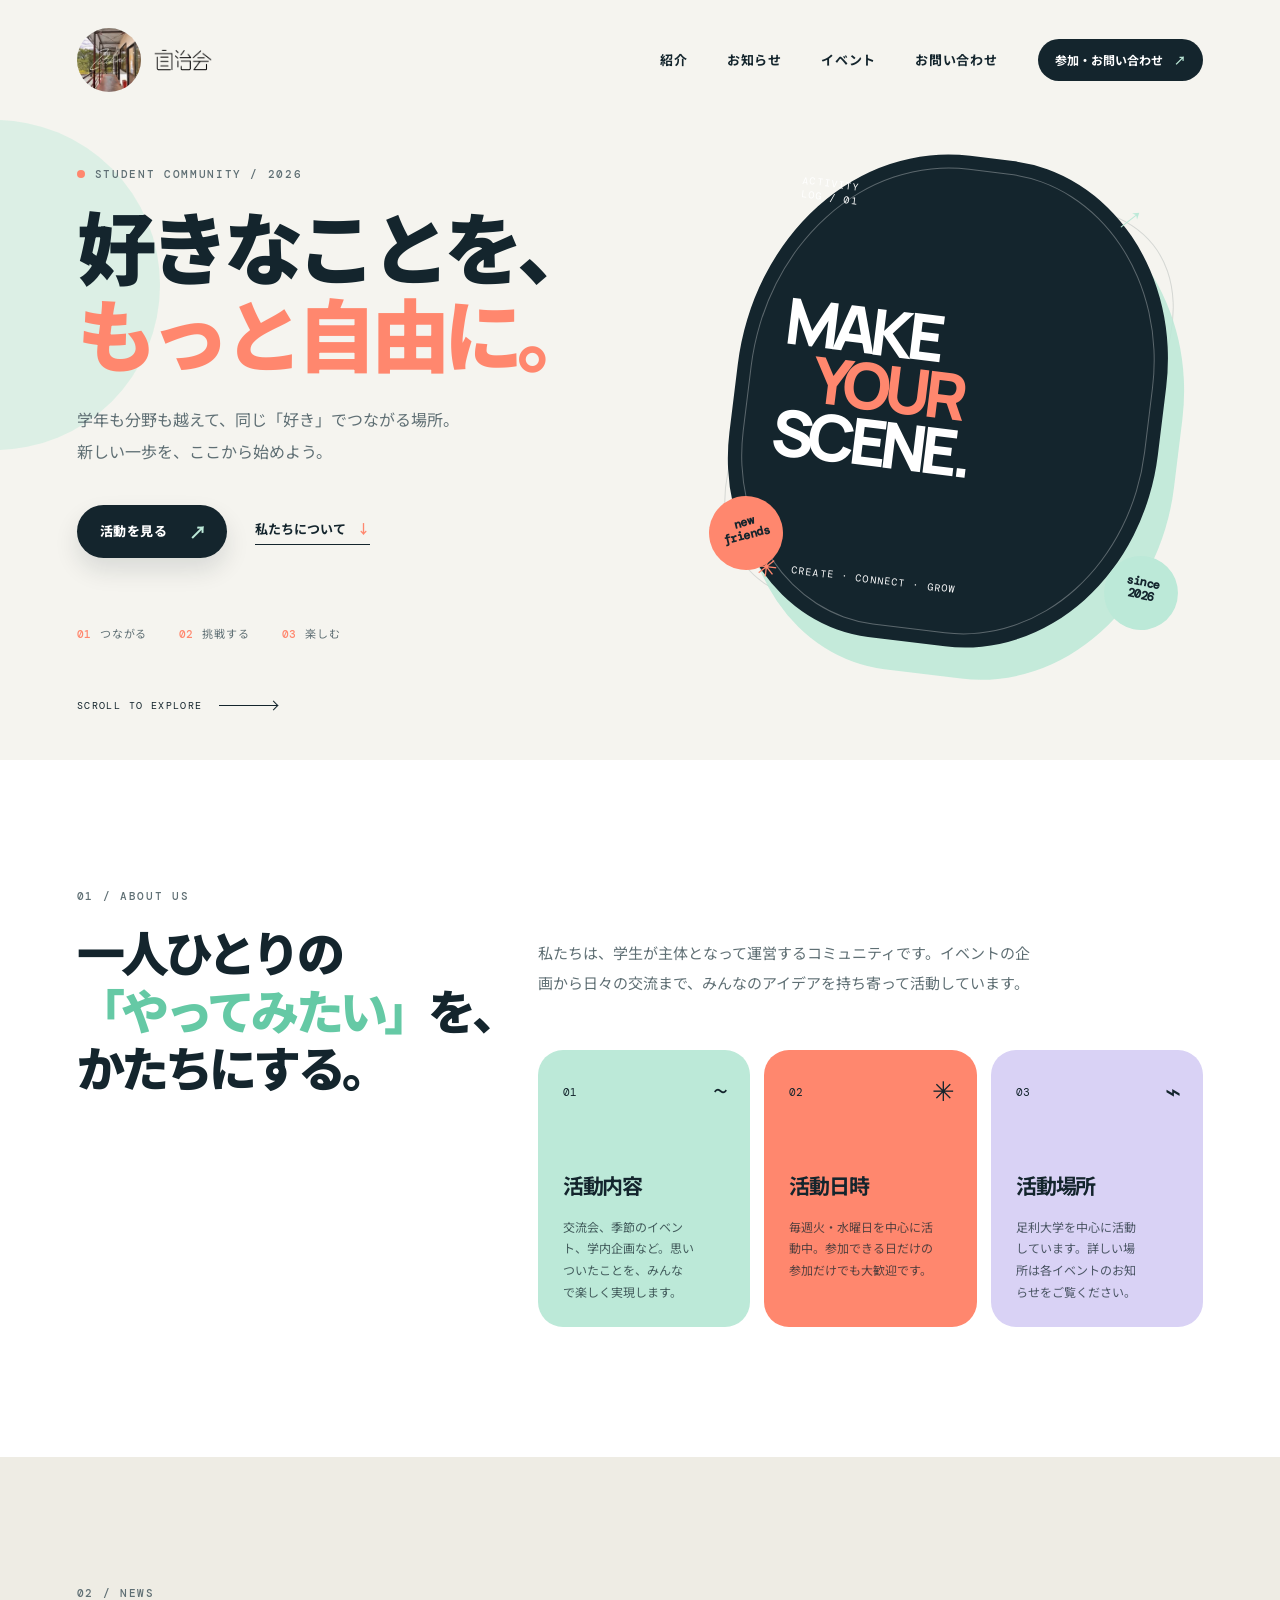
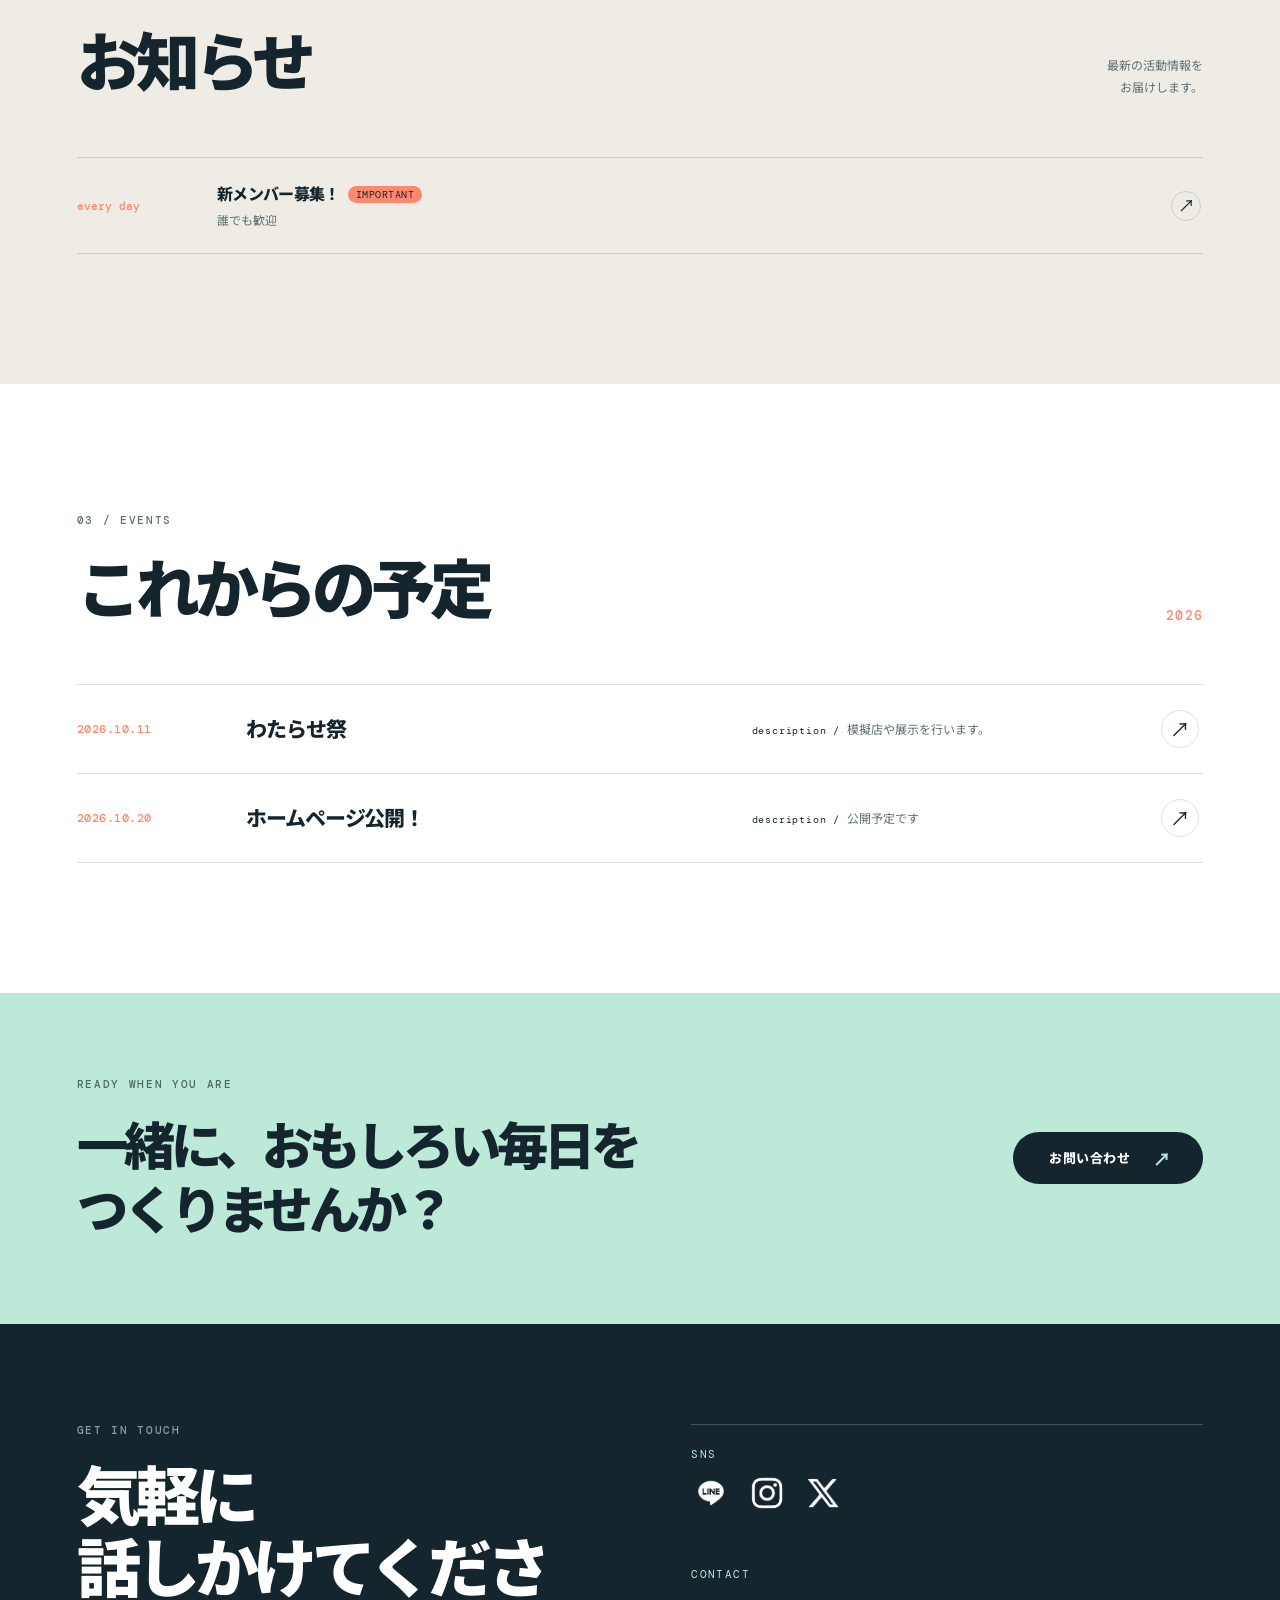
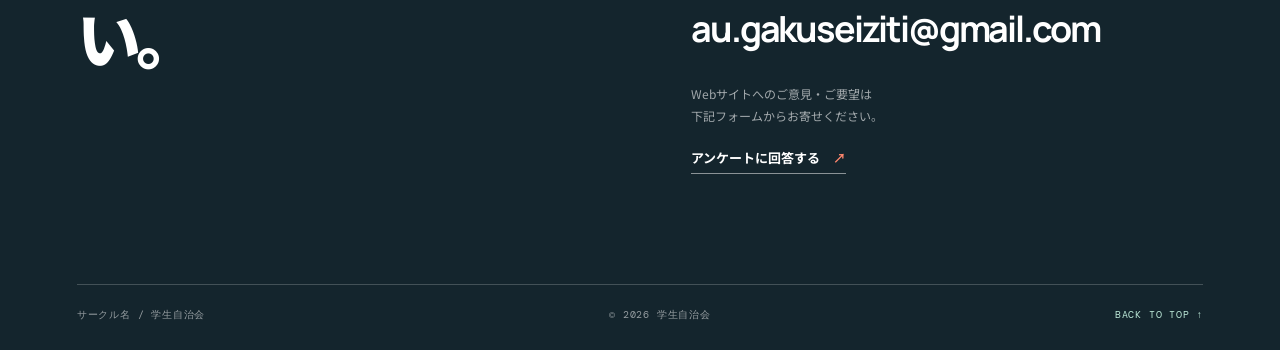
==== commit 3274df41: "リンク等修正" ====
--- a/index.html
+++ b/index.html
@@ -15,9 +15,9 @@
     <div class="page-shell">
         <header class="site-header" id="top">
             <a class="brand" href="#home" aria-label="トップへ戻る">
-                <img class="brand-logo" src="images\logo.jpg" alt="">
+                <img class="brand-icon" src="images/logo.jpg" alt="学生自治会">
                 <span class="brand-copy">
-                    <span class="brand-name" data-site-name>学生自治会</span>
+                    <img src="images/logo_text.png" alt="学生自治会" class="brand-text">
                 </span>
             </a>
 
@@ -146,10 +146,10 @@
                 <div class="footer-contact">
                     <p class="footer-label">SNS</p>
                     <div class="footer-social">
-                        <a href="pages\error.html" target="_blank" rel="noopener" aria-label="LINE">
+                        <a href="https://lin.ee/rUcsS3G" target="_blank" rel="noopener" aria-label="LINE">
                             <img src="images/line_icon.png" alt="LINE">
                         </a>
-                        <a href="https://www.instagram.com/asidai_gakuseiziti1967?igsh=MWU1aTRiaXZjZDJxaQ==" target="_blank" rel="noopener" aria-label="Instagram">
+                        <a href="https://www.instagram.com/asidai_gakuseiziti1967?" target="_blank" rel="noopener" aria-label="Instagram">
                             <img src="images/instagram_icon.png" alt="Instagram">
                         </a>
                         <a href="https://x.com/aug_gakuseziti?s=20" target="_blank" rel="noopener" aria-label="X">
@@ -160,7 +160,7 @@
                     <p class="footer-label">CONTACT</p>
                     <a class="footer-email" data-contact-email href="mailto:au.@gmail.com">au.@gmail.com</a>
                     <p class="footer-note">Webサイトへのご意見・ご要望は<br>下記フォームからお寄せください。</p>
-                    <a class="footer-form-link" data-form-link href="https://docs.google.com/forms/d/e/1FAIpQLSdAqljnJQ9snqyRTfzBqXYG0pGK2aIgDdio1BH0t7ig3-97pQ/viewform?usp=publish-editor" target="_blank" rel="noopener">アンケートに回答する <span aria-hidden="true">↗</span></a>
+                    <a class="footer-form-link" data-form-link href="https://docs.google.com/forms/d/e/1FAIpQLSeqEfy79WxvFitdJZDmx23lTNT7Wb8Su6LpWnUJnbEbVY7UZw/viewform?usp=publish-editor" target="_blank" rel="noopener">アンケートに回答する <span aria-hidden="true">↗</span></a>
                 </div>
             </div>
             <div class="footer-bottom">
--- a/css/main.css
+++ b/css/main.css
@@ -42,8 +42,15 @@
     top: 0;
     z-index: 20;
 }
-.brand { align-items: center; display: inline-flex; gap: 12px; position: relative; z-index: 2; }
-.brand-logo {
+.brand {
+    align-items: center;
+    display: inline-flex;
+    gap: 12px;
+    position: relative;
+    z-index: 2;
+}
+
+.brand-icon {
     border-radius: 50%;
     display: block;
     height: 64px;
@@ -51,7 +58,17 @@
     width: 64px;
 }
 
-.brand-copy { display: grid; line-height: 1.15; }
+.brand-copy {
+    display: flex;
+    align-items: center;
+}
+
+.brand-text {
+    display: block;
+    height: 30px;
+    width: auto;
+    object-fit: contain;
+}
 .brand-name { font-size: 15px; font-weight: 800; letter-spacing: .08em; }
 .brand-subtitle { color: var(--ink-soft); font-size: 11px; }
 .site-nav { align-items: center; display: flex; gap: 40px; }
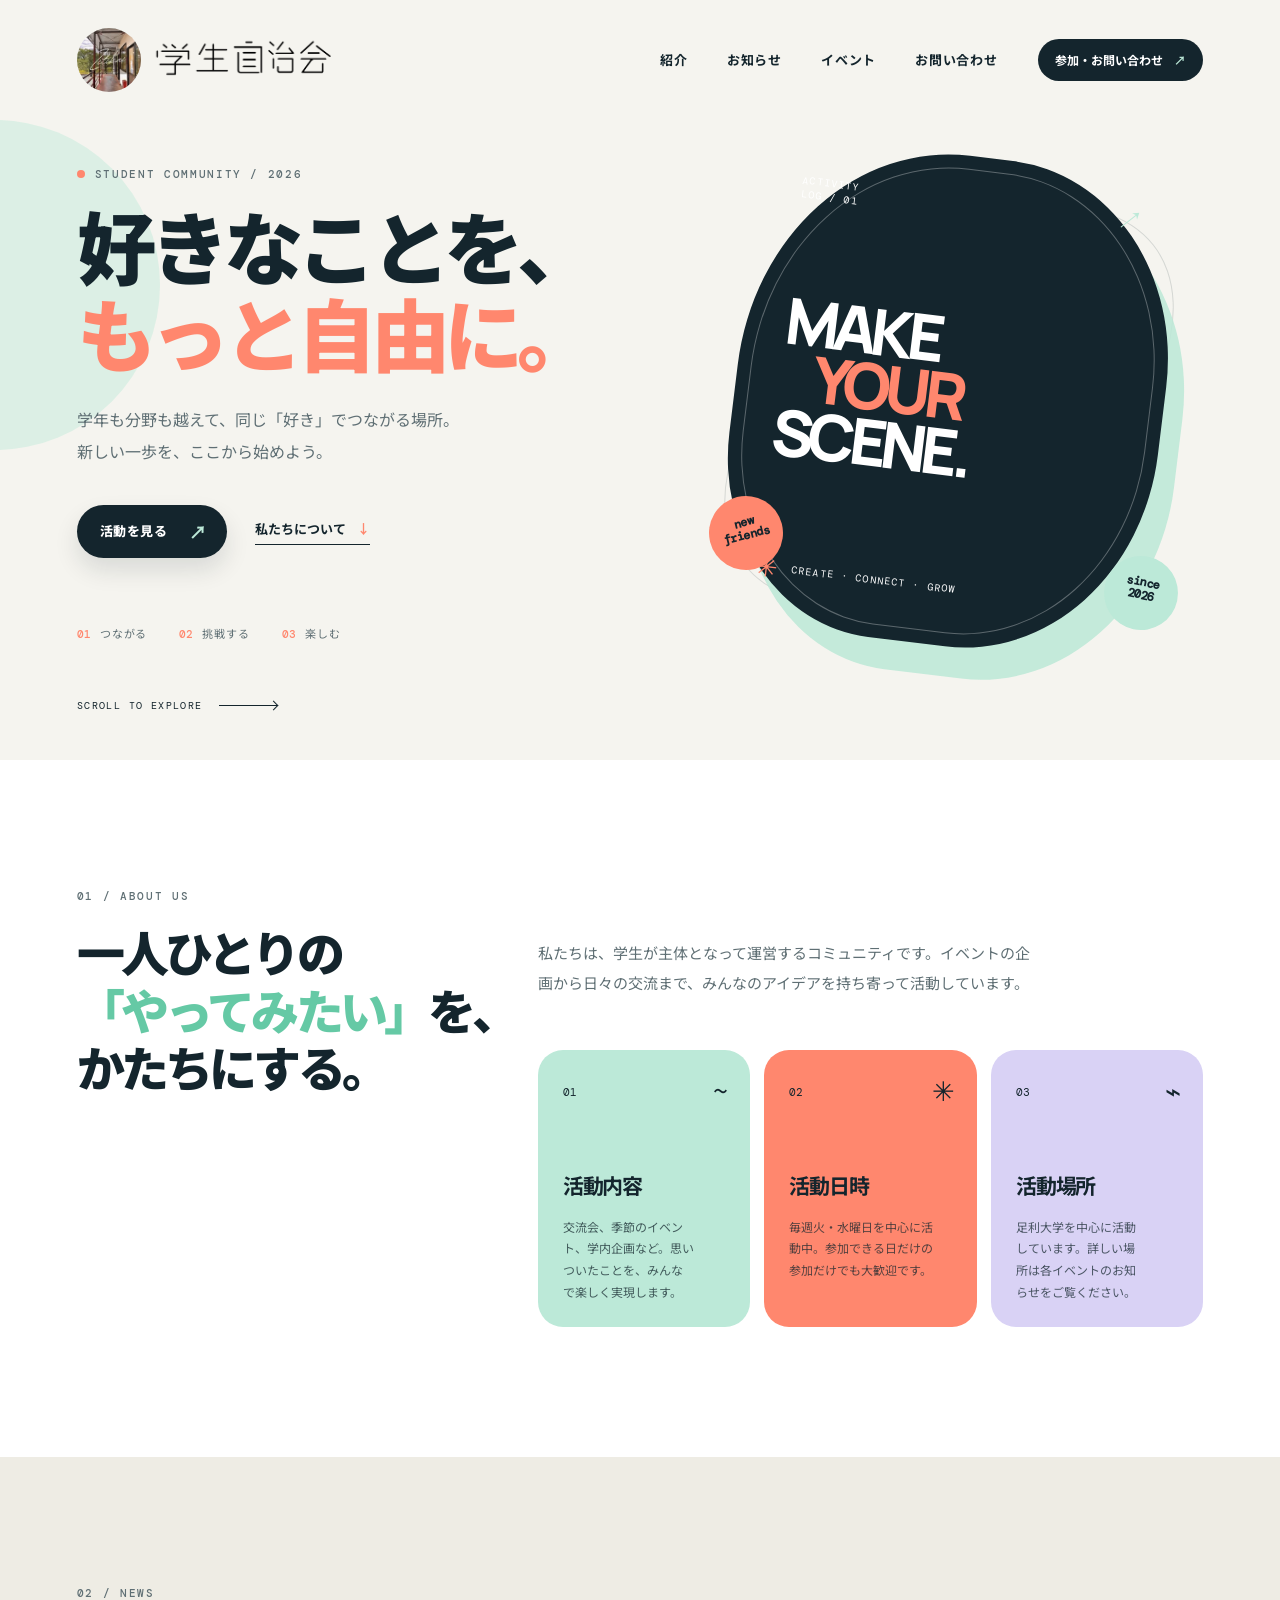
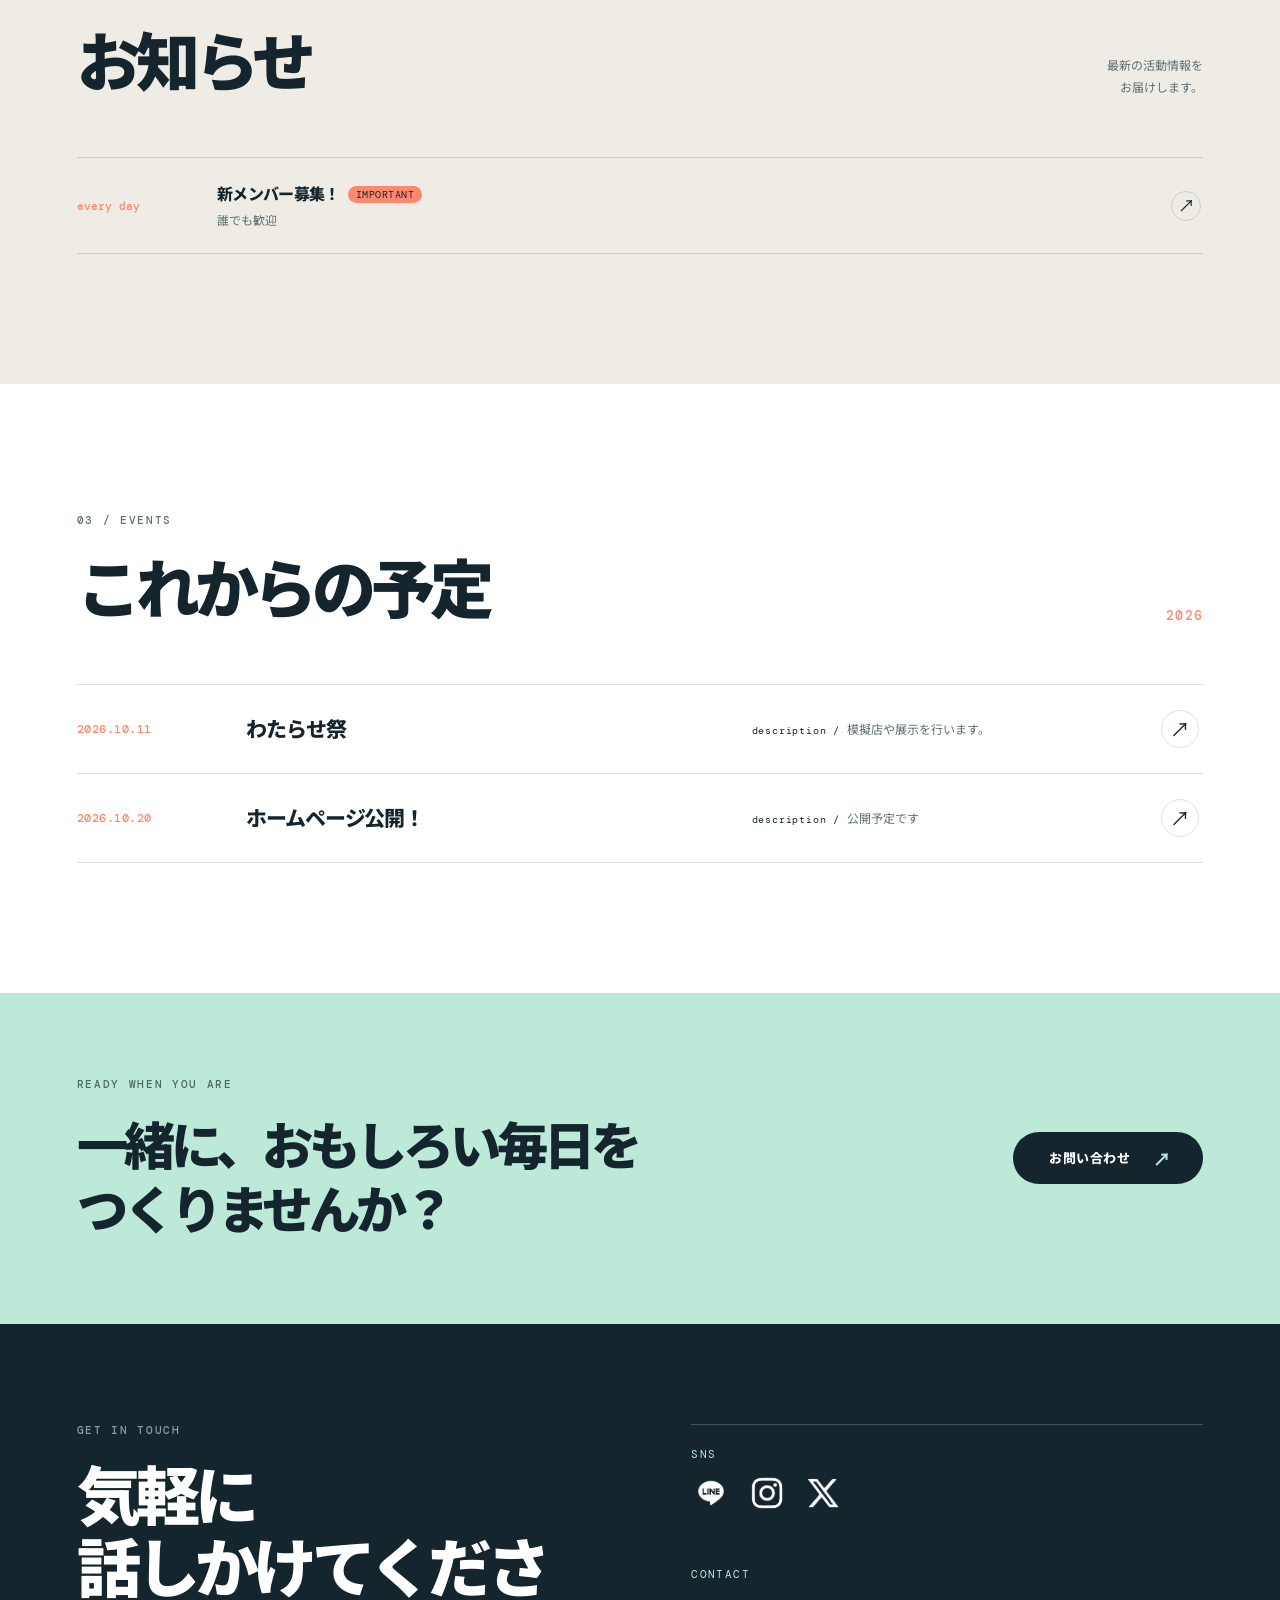
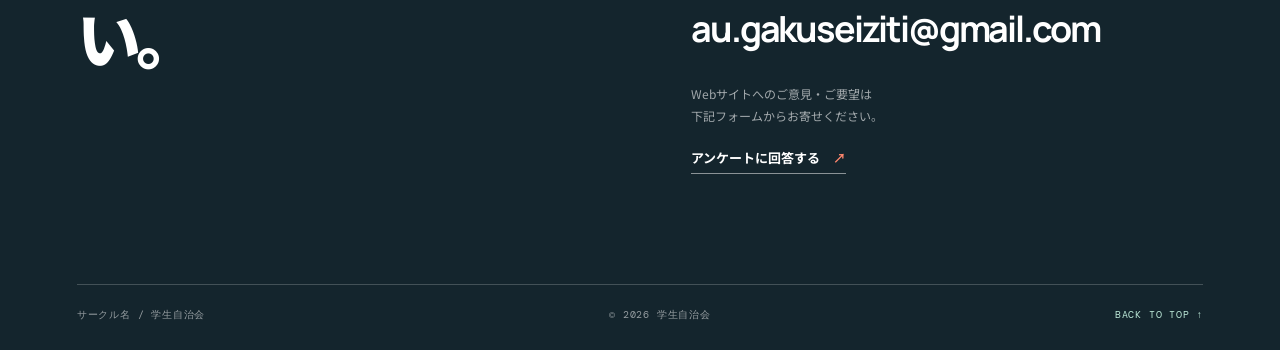
==== commit 06a08bca: "Back to top" ====
--- a/index.html
+++ b/index.html
@@ -166,7 +166,7 @@
             <div class="footer-bottom">
                 <span><span data-site-name>サークル名</span> / <span data-site-tagline>学生自治会</span></span>
                 <span>© <span data-current-year>2026</span> <span data-site-name>学生自治会</span></span>
-                <a href="#top">BACK TO TOP ↑</a>
+                <a href="#home">BACK TO TOP ↑</a>
             </div>
         </footer>
     </div>
--- a/css/main.css
+++ b/css/main.css
@@ -65,7 +65,7 @@
 
 .brand-text {
     display: block;
-    height: 30px;
+    height: 50px;
     width: auto;
     object-fit: contain;
 }
